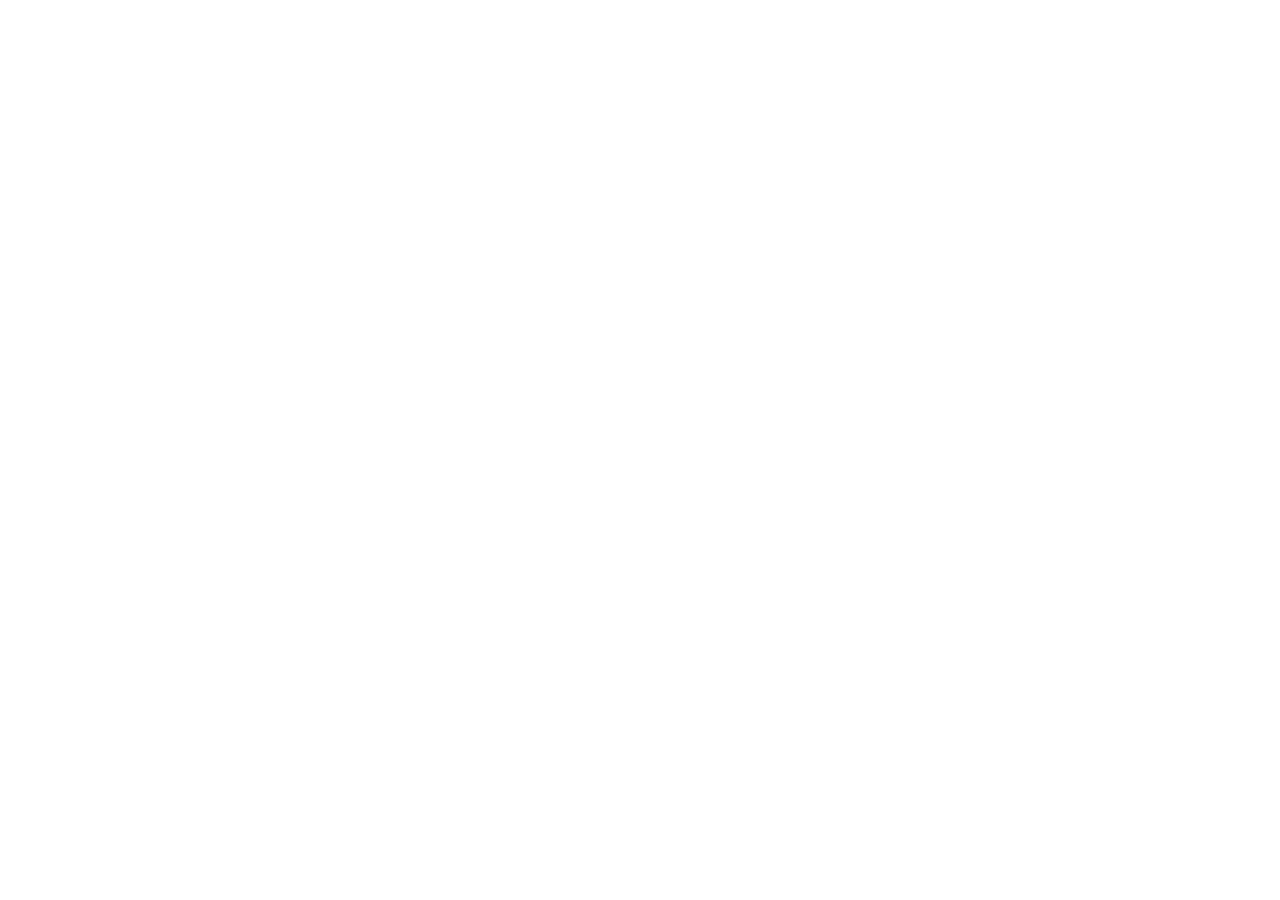
==== cadastro.html @ c9de309e "upload" ====
<!DOCTYPE html>
<html lang="pt-br">
<head>
    <meta charset="UTF-8">
    <meta name="viewport" content="width=device-width, initial-scale=1.0">
    <title>Cadastro</title>
    <link rel="stylesheet" href="assets/css/cadastro.css">
</head>
<body>
    
</body>
</html>
---- assets/css/cadastro.css ----
@import 'app.css';
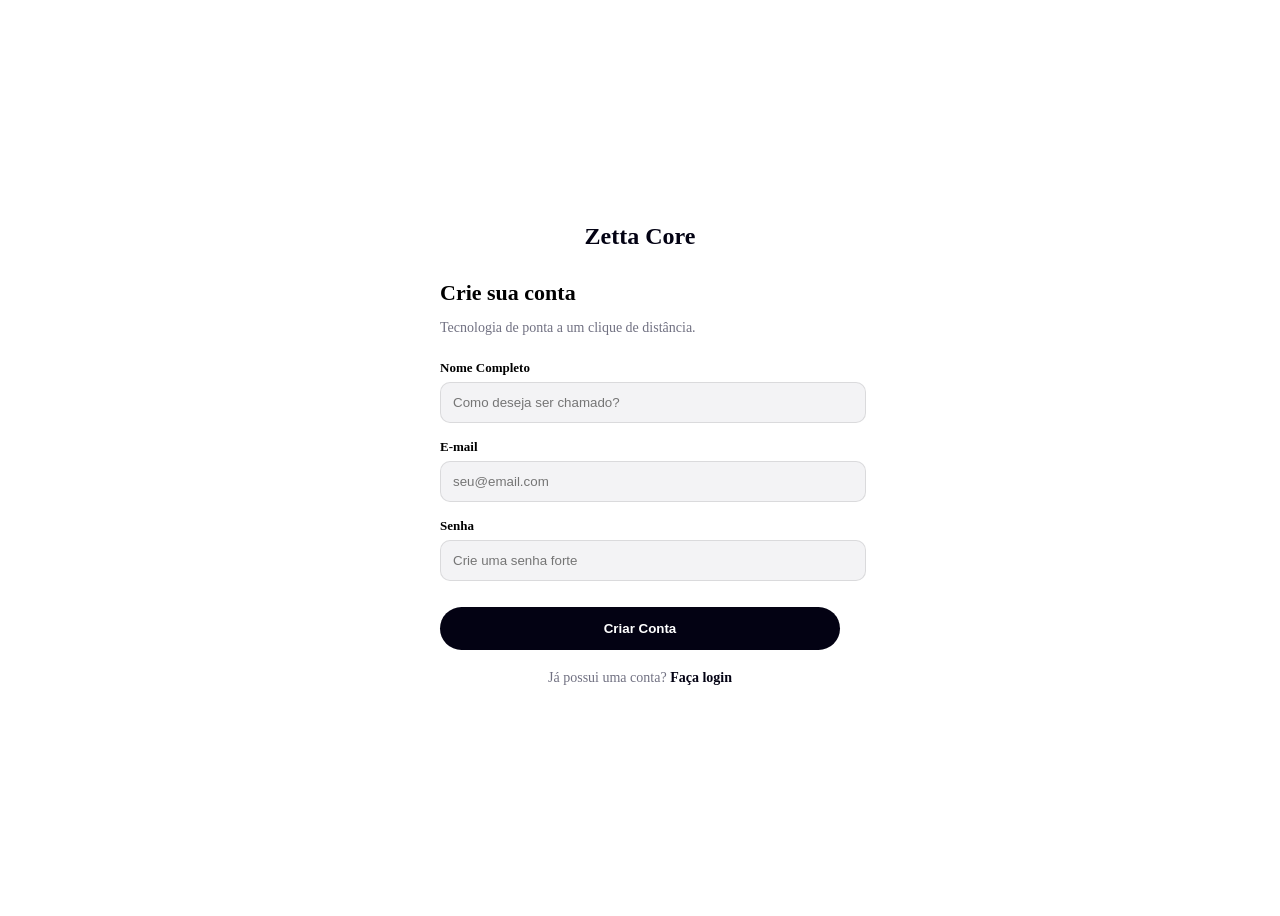
==== commit c84b1156: "Telas prontas Login / Cadastro" ====
--- a/cadastro.html
+++ b/cadastro.html
@@ -3,10 +3,45 @@
 <head>
     <meta charset="UTF-8">
     <meta name="viewport" content="width=device-width, initial-scale=1.0">
-    <title>Cadastro</title>
+    <title>Zetta Core - Cadastro</title>
     <link rel="stylesheet" href="assets/css/cadastro.css">
+    <link href="https://fonts.googleapis.com/css2?family=Inter:wght@400;600;700&display=swap" rel="stylesheet">
 </head>
 <body>
-    
+    <div class="auth-container">
+        <header class="auth-header">
+            <h1 class="logo">Zetta Core</h1>
+        </header>
+
+        <main class="auth-card">
+            <div class="auth-content">
+                <h2>Crie sua conta</h2>
+                <p>Tecnologia de ponta a um clique de distância.</p>
+                
+                <form action="#">
+                    <div class="input-group">
+                        <label for="fullname">Nome Completo</label>
+                        <input type="text" id="fullname" placeholder="Como deseja ser chamado?" required>
+                    </div>
+
+                    <div class="input-group">
+                        <label for="email-reg">E-mail</label>
+                        <input type="email" id="email-reg" placeholder="seu@email.com" required>
+                    </div>
+
+                    <div class="input-group">
+                        <label for="pass-reg">Senha</label>
+                        <input type="password" id="pass-reg" placeholder="Crie uma senha forte" required>
+                    </div>
+
+                    <button type="submit" class="btn-primary">Criar Conta</button>
+                    
+                    <div class="auth-footer">
+                        <p>Já possui uma conta? <a href="login.html" class="link-bold">Faça login</a></p>
+                    </div>
+                </form>
+            </div>
+        </main>
+    </div>
 </body>
 </html>
--- a/assets/css/cadastro.css
+++ b/assets/css/cadastro.css
@@ -1 +1,81 @@
-@import 'app.css';+/* Importando o arquivo global de variáveis */
+@import 'app.css';
+
+body {
+    display: flex;
+    justify-content: center;
+    align-items: center;
+    min-height: 100vh;
+    background-color: var(--background);
+}
+
+.auth-container {
+    width: 100%;
+    max-width: 400px;
+    padding: 20px;
+}
+
+.auth-header {
+    text-align: center;
+    margin-bottom: 30px;
+}
+
+.logo {
+    font-size: 24px;
+    font-weight: 700;
+    color: var(--primary);
+}
+
+.auth-content h2 {
+    font-size: 22px;
+    margin-bottom: 8px;
+}
+
+.auth-content p {
+    font-size: 14px;
+    color: var(--muted-foreground);
+    margin-bottom: 24px;
+}
+
+.input-group {
+    margin-bottom: 16px;
+}
+
+.input-group label {
+    display: block;
+    font-size: 13px;
+    font-weight: 600;
+    margin-bottom: 6px;
+}
+
+.input-group input {
+    width: 100%;
+    padding: 12px;
+    border: 1px solid var(--border);
+    border-radius: var(--radius);
+    background-color: var(--input-background);
+}
+
+.btn-primary {
+    width: 100%;
+    padding: 14px;
+    background-color: var(--primary);
+    color: var(--primary-foreground);
+    border: none;
+    border-radius: 50px;
+    font-weight: 600;
+    cursor: pointer;
+    margin-top: 10px;
+}
+
+.auth-footer {
+    margin-top: 20px;
+    text-align: center;
+    font-size: 13px;
+}
+
+.link-bold {
+    color: var(--primary);
+    font-weight: 700;
+    text-decoration: none;
+}
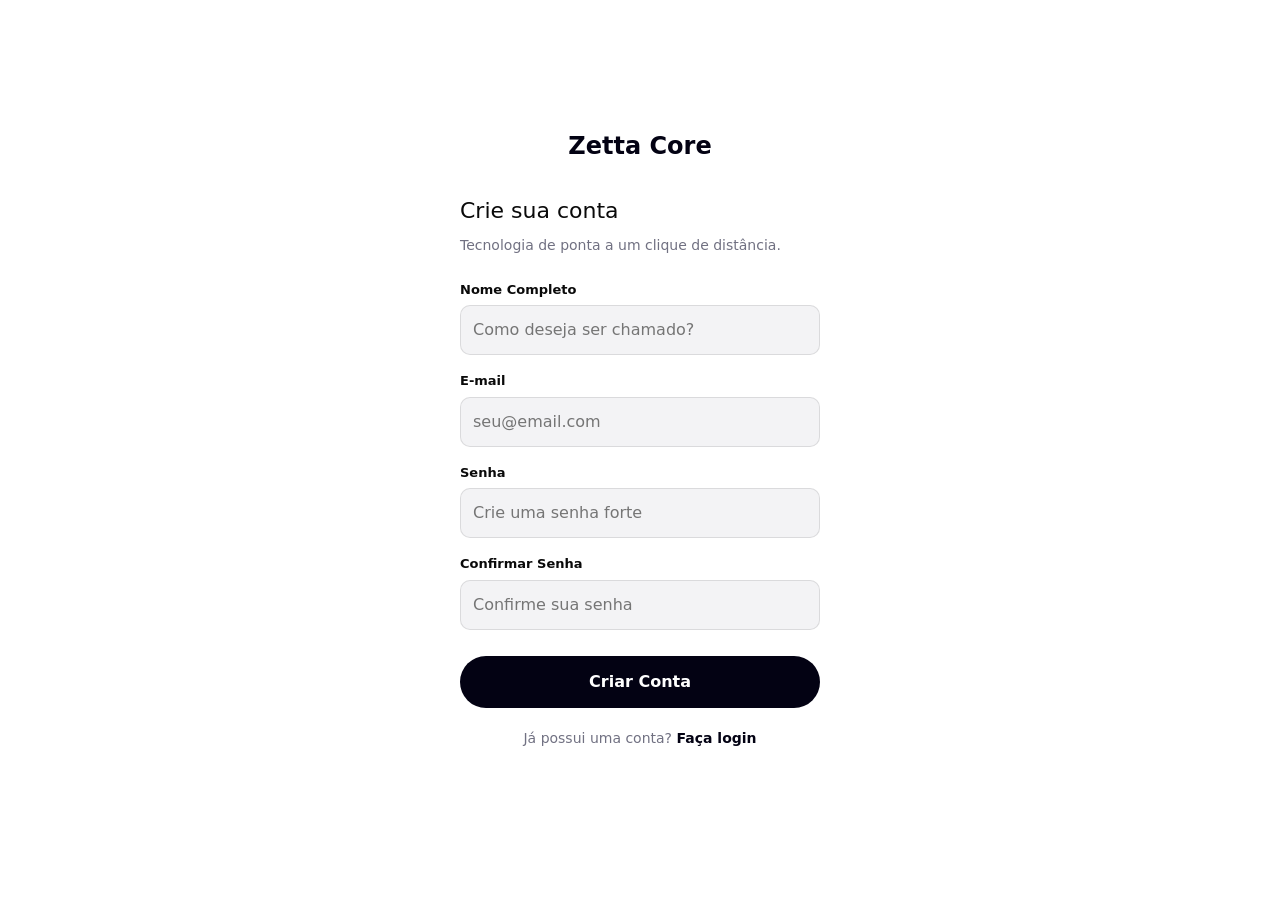
==== commit bfb20676: "login e cadastro" ====
--- a/cadastro.html
+++ b/cadastro.html
@@ -18,10 +18,10 @@
                 <h2>Crie sua conta</h2>
                 <p>Tecnologia de ponta a um clique de distância.</p>
                 
-                <form action="#">
+                <form id="register_form" action="#">
                     <div class="input-group">
-                        <label for="fullname">Nome Completo</label>
-                        <input type="text" id="fullname" placeholder="Como deseja ser chamado?" required>
+                        <label for="name-reg">Nome Completo</label>
+                        <input type="text" id="name-reg" placeholder="Como deseja ser chamado?" required>
                     </div>
 
                     <div class="input-group">
@@ -34,6 +34,11 @@
                         <input type="password" id="pass-reg" placeholder="Crie uma senha forte" required>
                     </div>
 
+                    <div class="input-group">
+                        <label for="confirmar-senha">Confirmar Senha</label>
+                        <input type="password" id="confirmar-senha" placeholder="Confirme sua senha" required>
+                    </div>
+
                     <button type="submit" class="btn-primary">Criar Conta</button>
                     
                     <div class="auth-footer">
@@ -44,4 +49,5 @@
         </main>
     </div>
 </body>
+<script src="assets/js/cadastro.js"></script>
 </html>
